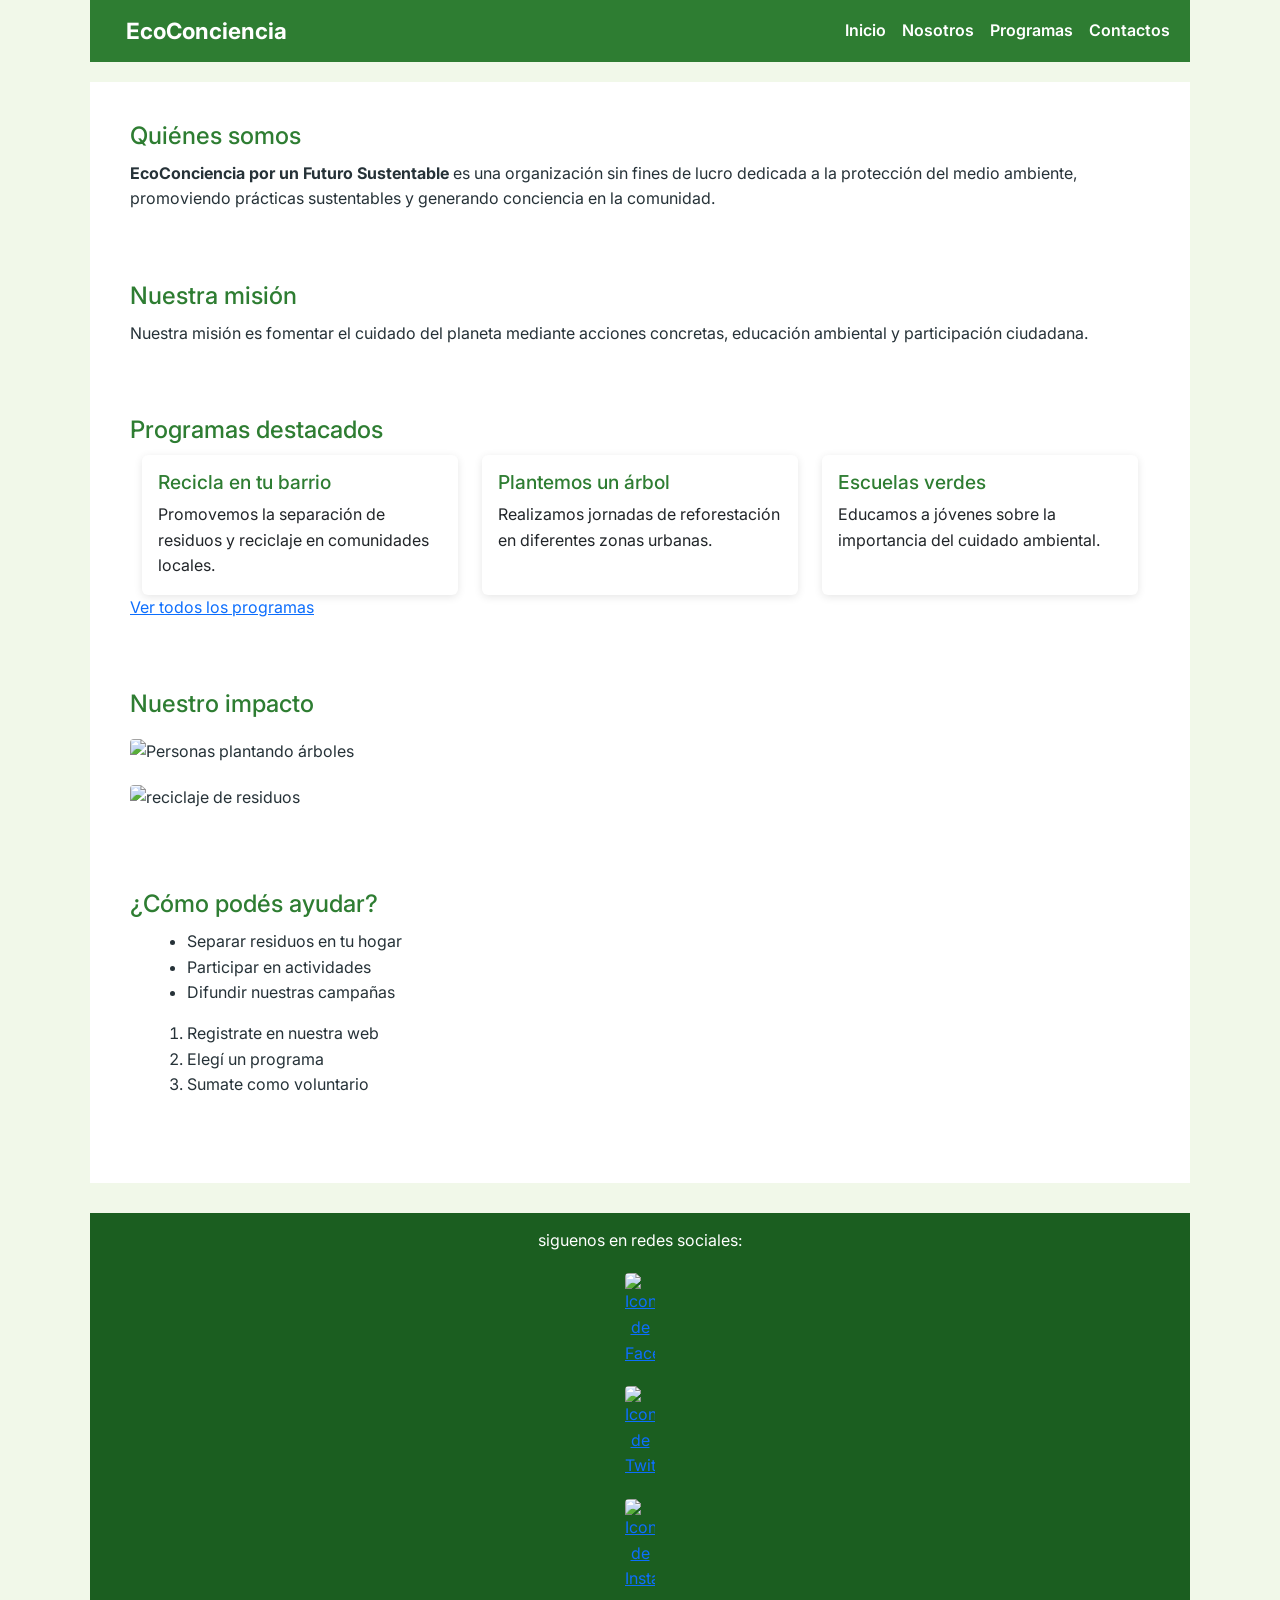
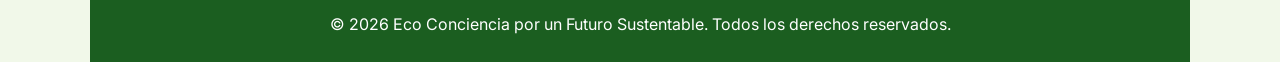
==== Index.html @ ae779986 "Agrego parte 3 integrante 1 y 2" ====
<!DOCTYPE html>
<html lang="es">
<head>
    <meta charset="UTF-8">
    <meta name="viewport" content="width=device-width, initial-scale=1.0">
    <link rel="preconnect" href="https://fonts.googleapis.com">
    <link rel="preconnect" href="https://fonts.gstatic.com" crossorigin>

    <link href="https://fonts.googleapis.com/css2?family=Inter:wght@400;600;700&display=swap" rel="stylesheet">
    <link href="https://cdn.jsdelivr.net/npm/bootstrap@5.3.3/dist/css/bootstrap.min.css" rel="stylesheet">
    <link rel="stylesheet" href="css/estilos.css">

    <title>EcoConciencia por un Futuro Sustentable</title>
</head>
<body>
    <header>
        <nav class="navbar navbar-expand-lg navbar-dark" aria-label="Navegación principal">
            <div class="container">
                <a class="navbar-brand" href="index.html">EcoConciencia</a>
                <button class="navbar-toggler" type="button" data-bs-toggle="collapse" data-bs-target="#menuPrincipal" aria-controls="menuPrincipal" aria-expanded="false" aria-label="Abrir menú">
                    <span class="navbar-toggler-icon"></span>
                </button>
                <div class="collapse navbar-collapse" id="menuPrincipal">
                    <ul class="navbar-nav ms-auto">
                        <li class="nav-item"><a class="nav-link" href="index.html">Inicio</a></li>
                        <li class="nav-item"><a class="nav-link" href="nosotros.html">Nosotros</a></li>
                        <li class="nav-item"><a class="nav-link" href="programas.html">Programas</a></li>
                        <li class="nav-item"><a class="nav-link" href="contactos.html">Contactos</a></li>
                    </ul>
                </div>
            </div>
        </nav>
    </header>


    <main>
        <section>
            <h2>Quiénes somos</h2>
            <p>
                <strong>EcoConciencia por un Futuro Sustentable </strong> es una organización sin fines de lucro dedicada a la protección del medio ambiente,
                 promoviendo prácticas sustentables y generando conciencia en la comunidad.
            </p>
        </section>

        <section>
            <h2>Nuestra misión</h2>
            <p>
                Nuestra misión es fomentar el cuidado del planeta mediante acciones concretas,
                educación ambiental y participación ciudadana.
            </p>
        </section>

        <section id="programas-destacados">
            <h2>Programas destacados</h2>

            <div class="container">
                <div class="row g-4">
                    <div class="col-12 col-md-6 col-lg-4">
                        <div class="card h-100">
                            <div class="card-body">
                                <h3 class="card-title">Recicla en tu barrio</h3>
                                <p class="card-text">Promovemos la separación de residuos y reciclaje en comunidades locales.</p>
                            </div>
                        </div>
                    </div>

                    <div class="col-12 col-md-6 col-lg-4">
                        <div class="card h-100">
                            <div class="card-body">
                                <h3 class="card-title">Plantemos un árbol</h3>
                                <p class="card-text">Realizamos jornadas de reforestación en diferentes zonas urbanas.</p>
                            </div>
                        </div>
                    </div>

                    <div class="col-12 col-md-6 col-lg-4">
                        <div class="card h-100">
                            <div class="card-body">
                                <h3 class="card-title">Escuelas verdes</h3>
                                <p class="card-text">Educamos a jóvenes sobre la importancia del cuidado ambiental.</p>
                            </div>
                        </div>
                    </div>
                </div>
            </div>

            <p><a href="programas.html">Ver todos los programas</a></p>
        </section>

        <section>
            <h2>Nuestro impacto</h2>
            <img src="https://plus.unsplash.com/premium_photo-1681140560906-4610ee700d1b?q=80&w=870&auto=format&fit=crop&ixlib=rb-4.1.0&ixid=M3wxMjA3fDB8MHxwaG90by1wYWdlfHx8fGVufDB8fHx8fA%3D%3D" alt="Personas plantando árboles">
            <img src="https://img.freepik.com/fotos-premium/grupo-personas-recogiendo-basura-playa-concepto-reciclaje_1015980-393744.jpg" alt="reciclaje de residuos">
        </section>

        <section>
            <h2>¿Cómo podés ayudar?</h2>

            <ul>
                <li>Separar residuos en tu hogar</li>
                <li>Participar en actividades</li>
                <li>Difundir nuestras campañas</li>
            </ul>

            <ol>
                <li>Registrate en nuestra web</li>
                <li>Elegí un programa</li>
                <li>Sumate como voluntario</li>
            </ol>
        </section>
        </main>

        <footer>
            <div>
                <p>siguenos en redes sociales:</p>
                <a href="#"><img src="https://cdn-icons-png.flaticon.com/512/733/733547.png" alt="Icono de Facebook" width="30"></a>
                <a href="#"><img src="https://cdn-icons-png.flaticon.com/512/733/733579.png" alt="Icono de Twitter" width="30"></a>
                <a href="#"><img src="https://cdn-icons-png.flaticon.com/512/733/733558.png" alt="Icono de Instagram" width="30"></a>
            </div>
            <div class="footer-section">
                <p>&copy; 2026 Eco Conciencia por un Futuro Sustentable. Todos los derechos reservados.</p>
            </div>
        </footer>

        <script src="https://cdn.jsdelivr.net/npm/bootstrap@5.3.3/dist/js/bootstrap.bundle.min.js"></script>
</body>
</html>
---- css/estilos.css ----
/* ========================= */
/* Variables CSS */
/* ========================= */

:root {
  --verde-principal: #2E7D32;
  --verde-oscuro: #1B5E20;
  --fondo: #F1F8E9;
  --blanco: #FFFFFF;
  --texto: #263238;
}
/* ========================= */
/* Reset */
/* ========================= */

*{ box-sizing: border-box; margin: 0; padding: 0;}


/* ========================= */
/* Body */
/* ========================= */

body {
  font-family: "Inter", Arial, sans-serif;
  background-color: var(--fondo);
  color: var(--texto);
  line-height: 1.6;
  max-width: 1100px;
  margin: 0 auto;
}

/* ========================= */
/* Header */
/* ========================= */

header {
  background-color: var(--verde-principal);
  color: var(--blanco);
  padding: 20px;
  text-align: center;
}

header h1 {
  color: var(--blanco);
  margin-bottom: 10px;
}

/* ========================= */
/* Navegacion */
/* ========================= */

nav {
  background-color: var(--verde-oscuro);
  padding: 10px;
  text-align: center;
}

nav a {
  color: var(--blanco);
  text-decoration: none;
  margin: 0 12px;
  font-weight: bold;
  padding: 8px 12px;
  border-radius: 6px;
}

nav a:hover {
  background-color: var(--verde-principal);
  color: var(--blanco);
  text-decoration: underline;
}

/* ========================= */
/* Contenido Principal */
/* ========================= */

main {
  max-width: 1100px;
  margin: 20px auto;
  background-color: var(--blanco);
  padding: 25px;
}

/* ========================= */
/* Secciones */
/* ========================= */

section {
  margin-bottom: 30px;
  padding: 15px;
}

/* ========================= */
/* Articles */
/* ========================= */

article {
  margin-bottom: 20px;
  padding: 10px;
  border-left: 3px solid var(--verde-principal);
}

/* ========================= */
/* Headings */
/* ========================= */

h1 {
  color: var(--verde-oscuro);
  font-size: 2rem;
  margin-bottom: 15px;
}

h2 {
  color: var(--verde-principal);
  font-size: 1.5rem;
  margin-bottom: 10px;
}

h3 {
  color: var(--texto);
  font-size: 1.2rem;
  margin-bottom: 8px;
}

/* ========================= */
/* Párrafos */
/* ========================= */

p {
  margin-bottom: 10px;
}

ul, ol {
  margin-left: 25px;
  margin-bottom: 15px;
}

img {
  display: block;
  max-width: 80%;
  height: auto;
  margin: 20px auto;
  border-radius: 8px;
}

/* ========================= */
/* Footer */
/* ========================= */

footer {
  background-color: var(--verde-oscuro);
  color: var(--blanco);
  text-align: center;
  padding: 15px;
  margin-top: 30px;
}
/* ============================================================
   INTEGRANTE 4 — Tabla, formulario e imágenes
   Cubre: table, form, inputs, textarea e img
   ============================================================ */


/* ----------------------------------------------------------
   Tabla
   ---------------------------------------------------------- */

table {
  width: 100%;
  border-collapse: collapse;
  margin-bottom: 1.5rem;
  font-size: 0.95rem;
}

thead {
  background-color: var(--color-primario);
  color: #ffffff;
}

thead th {
  padding: 0.75rem 1rem;
  text-align: left;
  font-weight: 600;
}

tbody tr:nth-child(even) {
  background-color: #eef3f6;
}

tbody td {
  padding: 0.65rem 1rem;
  border-bottom: 1px solid #dce3e8;
  color: var(--color-texto);
}

tbody tr:hover {
  background-color: #d9eaf0;
}

tfoot td {
  padding: 0.65rem 1rem;
  font-weight: 600;
  border-top: 2px solid var(--color-primario);
  color: var(--color-secundario);
}


/* ----------------------------------------------------------
   Formulario
   ---------------------------------------------------------- */

form {
  max-width: 600px;
  margin-bottom: 2rem;
}

.form-group {
  margin-bottom: 1.2rem;
}

label {
  display: block;
  margin-bottom: 0.35rem;
  font-weight: 600;
  color: var(--color-secundario);
}

input[type="text"],
input[type="email"],
input[type="tel"],
input[type="number"],
select,
textarea {
  width: 100%;
  padding: 0.6rem 0.85rem;
  border: 1px solid #b0bec5;
  border-radius: 4px;
  font-size: 1rem;
  font-family: inherit;
  color: var(--color-texto);
  background-color: #ffffff;
}

input[type="text"]:focus,
input[type="email"]:focus,
input[type="tel"]:focus,
input[type="number"]:focus,
select:focus,
textarea:focus {
  outline: none;
  border-color: var(--color-primario);
}

textarea {
  min-height: 130px;
  resize: vertical;
}

input[type="submit"],
button[type="submit"] {
  background-color: var(--color-acento);
  color: #ffffff;
  border: none;
  padding: 0.7rem 1.8rem;
  font-size: 1rem;
  font-family: inherit;
  font-weight: 600;
  border-radius: 4px;
  cursor: pointer;
}

input[type="submit"]:hover,
button[type="submit"]:hover {
  background-color: var(--color-secundario);
}


/* ----------------------------------------------------------
   Imágenes
   ---------------------------------------------------------- */

img {
  max-width: 100%;
  height: auto;
  display: block;
  border-radius: 4px;
}

.img-destacada {
  margin: 1rem auto;
  box-shadow: 0 2px 8px rgba(0, 0, 0, 0.12);
}

figure {
  margin: 1.5rem 0;
}

figcaption {
  font-size: 0.85rem;
  color: #607080;
  margin-top: 0.4rem;
  text-align: center;
  font-style: italic;
}

/* ========================= */
/* Bootstrap - personalizaciones */
/* ========================= */

header {
  padding: 0;
}

.navbar {
  background-color: var(--verde-principal);
}

.navbar .navbar-brand {
  color: var(--blanco);
  font-weight: 700;
  font-size: 1.4rem;
}

.navbar .nav-link {
  color: var(--blanco);
  font-weight: 600;
  margin: 0;
  padding: 8px 12px;
  border-radius: 6px;
}

.navbar .nav-link:hover {
  background-color: var(--verde-oscuro);
}

.card {
  border: none;
  box-shadow: 0 2px 8px rgba(0, 0, 0, 0.1);
  transition: transform 0.2s ease;
}

.card:hover {
  transform: translateY(-4px);
}

.card-title {
  color: var(--verde-principal);
}
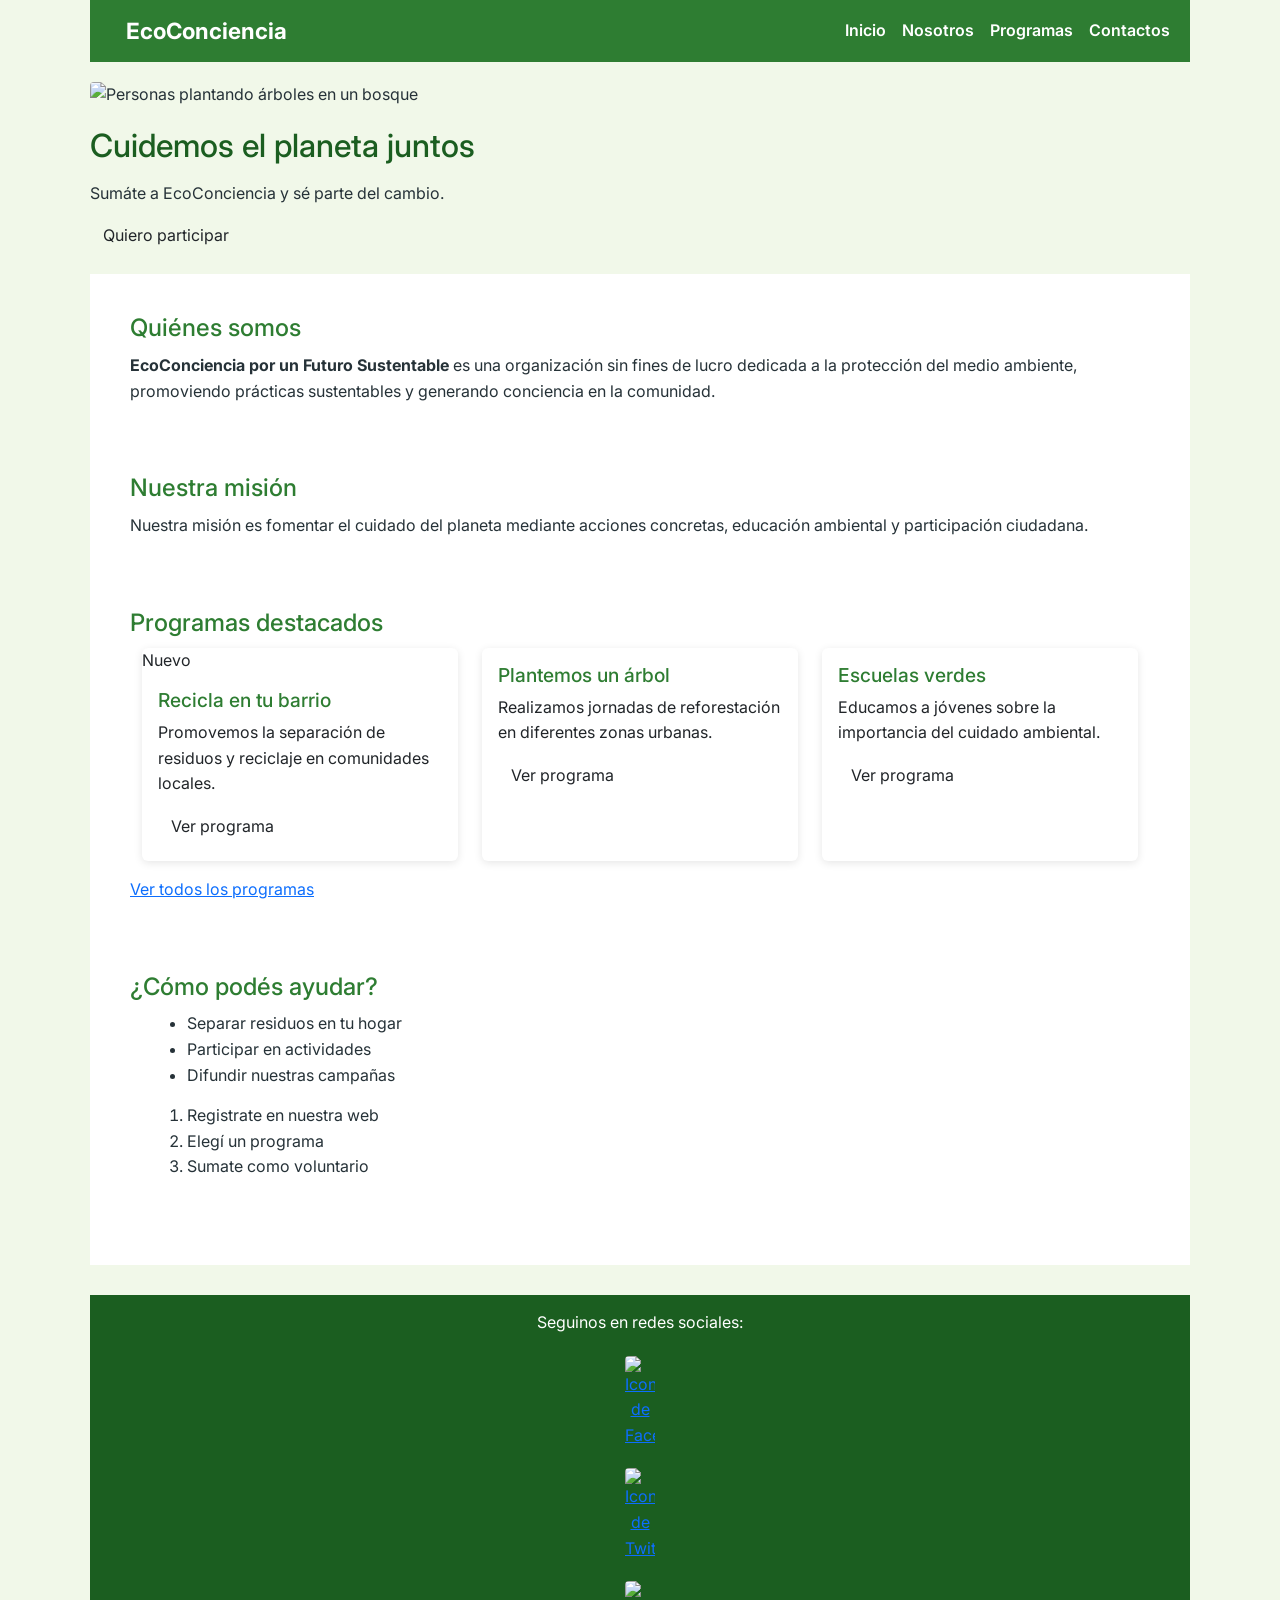
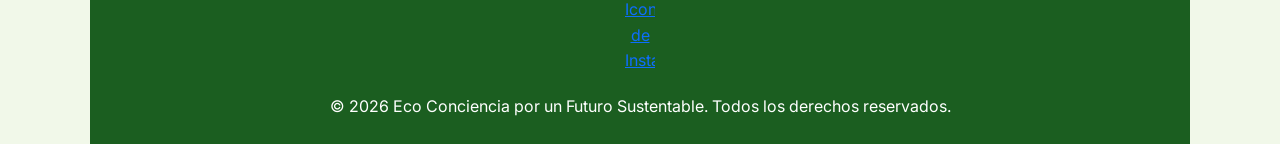
==== commit 3d36d238: "agrego hero banner con posicionamiento y badge en card Updated the HTML structure with a hero banner" ====
--- a/Index.html
+++ b/Index.html
@@ -7,12 +7,15 @@
     <link rel="preconnect" href="https://fonts.gstatic.com" crossorigin>
 
     <link href="https://fonts.googleapis.com/css2?family=Inter:wght@400;600;700&display=swap" rel="stylesheet">
+    <!-- Bootstrap CSS — antes del CSS propio -->
     <link href="https://cdn.jsdelivr.net/npm/bootstrap@5.3.3/dist/css/bootstrap.min.css" rel="stylesheet">
+    <!-- CSS propio del sitio -->
     <link rel="stylesheet" href="css/estilos.css">
 
     <title>EcoConciencia por un Futuro Sustentable</title>
 </head>
 <body>
+
     <header>
         <nav class="navbar navbar-expand-lg navbar-dark" aria-label="Navegación principal">
             <div class="container">
@@ -22,7 +25,7 @@
                 </button>
                 <div class="collapse navbar-collapse" id="menuPrincipal">
                     <ul class="navbar-nav ms-auto">
-                        <li class="nav-item"><a class="nav-link" href="index.html">Inicio</a></li>
+                        <li class="nav-item"><a class="nav-link" href="Index.html">Inicio</a></li>
                         <li class="nav-item"><a class="nav-link" href="nosotros.html">Nosotros</a></li>
                         <li class="nav-item"><a class="nav-link" href="programas.html">Programas</a></li>
                         <li class="nav-item"><a class="nav-link" href="contactos.html">Contactos</a></li>
@@ -32,13 +35,26 @@
         </nav>
     </header>
 
+    <!-- HERO BANNER: texto superpuesto con position:absolute dentro de position:relative -->
+    <div class="hero-banner">
+        <img
+            src="https://plus.unsplash.com/premium_photo-1681140560906-4610ee700d1b?q=80&w=870&auto=format&fit=crop"
+            alt="Personas plantando árboles en un bosque"
+            class="hero-img"
+        >
+        <div class="hero-texto">
+            <h1>Cuidemos el planeta juntos</h1>
+            <p>Sumáte a EcoConciencia y sé parte del cambio.</p>
+            <a href="contactos.html" class="btn btn-hero">Quiero participar</a>
+        </div>
+    </div>
 
     <main>
         <section>
             <h2>Quiénes somos</h2>
             <p>
-                <strong>EcoConciencia por un Futuro Sustentable </strong> es una organización sin fines de lucro dedicada a la protección del medio ambiente,
-                 promoviendo prácticas sustentables y generando conciencia en la comunidad.
+                <strong>EcoConciencia por un Futuro Sustentable</strong> es una organización sin fines de lucro dedicada a la protección del medio ambiente,
+                promoviendo prácticas sustentables y generando conciencia en la comunidad.
             </p>
         </section>
 
@@ -55,11 +71,14 @@
 
             <div class="container">
                 <div class="row g-4">
+                    <!-- Card con badge (segundo componente Bootstrap) usando position:absolute -->
                     <div class="col-12 col-md-6 col-lg-4">
-                        <div class="card h-100">
+                        <div class="card h-100 card-con-badge">
+                            <span class="badge-destacado">Nuevo</span>
                             <div class="card-body">
                                 <h3 class="card-title">Recicla en tu barrio</h3>
                                 <p class="card-text">Promovemos la separación de residuos y reciclaje en comunidades locales.</p>
+                                <a href="programas.html" class="btn btn-primary-ong">Ver programa</a>
                             </div>
                         </div>
                     </div>
@@ -69,6 +88,7 @@
                             <div class="card-body">
                                 <h3 class="card-title">Plantemos un árbol</h3>
                                 <p class="card-text">Realizamos jornadas de reforestación en diferentes zonas urbanas.</p>
+                                <a href="programas.html" class="btn btn-primary-ong">Ver programa</a>
                             </div>
                         </div>
                     </div>
@@ -78,51 +98,44 @@
                             <div class="card-body">
                                 <h3 class="card-title">Escuelas verdes</h3>
                                 <p class="card-text">Educamos a jóvenes sobre la importancia del cuidado ambiental.</p>
+                                <a href="programas.html" class="btn btn-primary-ong">Ver programa</a>
                             </div>
                         </div>
                     </div>
                 </div>
             </div>
 
-            <p><a href="programas.html">Ver todos los programas</a></p>
-        </section>
-
-        <section>
-            <h2>Nuestro impacto</h2>
-            <img src="https://plus.unsplash.com/premium_photo-1681140560906-4610ee700d1b?q=80&w=870&auto=format&fit=crop&ixlib=rb-4.1.0&ixid=M3wxMjA3fDB8MHxwaG90by1wYWdlfHx8fGVufDB8fHx8fA%3D%3D" alt="Personas plantando árboles">
-            <img src="https://img.freepik.com/fotos-premium/grupo-personas-recogiendo-basura-playa-concepto-reciclaje_1015980-393744.jpg" alt="reciclaje de residuos">
+            <p class="mt-3"><a href="programas.html">Ver todos los programas</a></p>
         </section>
 
         <section>
             <h2>¿Cómo podés ayudar?</h2>
-
             <ul>
                 <li>Separar residuos en tu hogar</li>
                 <li>Participar en actividades</li>
                 <li>Difundir nuestras campañas</li>
             </ul>
-
             <ol>
                 <li>Registrate en nuestra web</li>
                 <li>Elegí un programa</li>
                 <li>Sumate como voluntario</li>
             </ol>
         </section>
-        </main>
+    </main>
 
-        <footer>
-            <div>
-                <p>siguenos en redes sociales:</p>
-                <a href="#"><img src="https://cdn-icons-png.flaticon.com/512/733/733547.png" alt="Icono de Facebook" width="30"></a>
-                <a href="#"><img src="https://cdn-icons-png.flaticon.com/512/733/733579.png" alt="Icono de Twitter" width="30"></a>
-                <a href="#"><img src="https://cdn-icons-png.flaticon.com/512/733/733558.png" alt="Icono de Instagram" width="30"></a>
-            </div>
-            <div class="footer-section">
-                <p>&copy; 2026 Eco Conciencia por un Futuro Sustentable. Todos los derechos reservados.</p>
-            </div>
-        </footer>
+    <footer>
+        <div>
+            <p>Seguinos en redes sociales:</p>
+            <a href="#"><img src="https://cdn-icons-png.flaticon.com/512/733/733547.png" alt="Icono de Facebook" width="30"></a>
+            <a href="#"><img src="https://cdn-icons-png.flaticon.com/512/733/733579.png" alt="Icono de Twitter" width="30"></a>
+            <a href="#"><img src="https://cdn-icons-png.flaticon.com/512/733/733558.png" alt="Icono de Instagram" width="30"></a>
+        </div>
+        <div class="footer-section">
+            <p>&copy; 2026 Eco Conciencia por un Futuro Sustentable. Todos los derechos reservados.</p>
+        </div>
+    </footer>
 
-        <script src="https://cdn.jsdelivr.net/npm/bootstrap@5.3.3/dist/js/bootstrap.bundle.min.js"></script>
+    <!-- Bootstrap JS — antes del </body> -->
+    <script src="https://cdn.jsdelivr.net/npm/bootstrap@5.3.3/dist/js/bootstrap.bundle.min.js"></script>
 </body>
 </html>
-
--- a/css/estilos.css
+++ b/css/estilos.css
@@ -345,3 +345,25 @@
 .card-title {
   color: var(--verde-principal);
 }
+/* ========================= */
+/* Integrante 3 - Flexbox */
+/* ========================= */
+
+.footer-section {
+  display: flex;
+  flex-wrap: wrap;
+  justify-content: center;
+  gap: 20px;
+}
+
+.footer-section ul {
+  display: flex;
+  flex-wrap: wrap;
+  gap: 15px;
+  list-style: none;
+  padding: 0;
+}
+
+.footer-section li {
+  flex: 1 1 120px;
+}
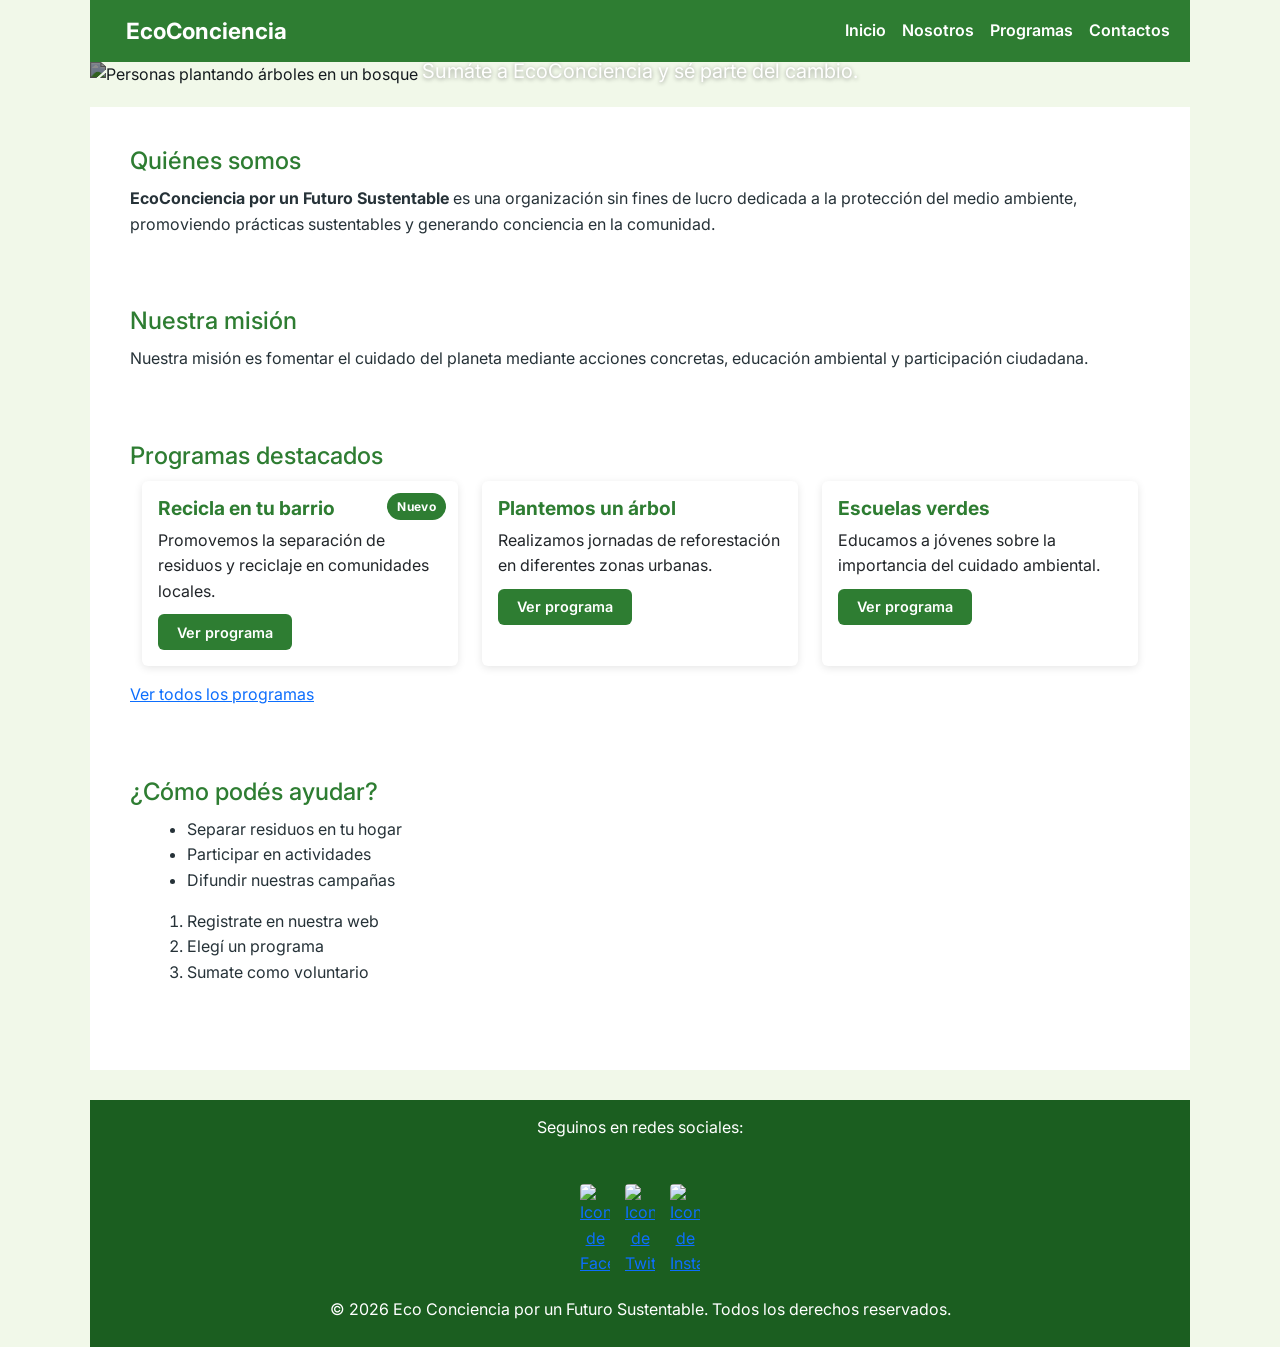
==== commit 90fcbb17: "arreglos" ====
--- a/Index.html
+++ b/Index.html
@@ -124,11 +124,11 @@
     </main>
 
     <footer>
-        <div>
+        <div class="redes-sociales">
             <p>Seguinos en redes sociales:</p>
-            <a href="#"><img src="https://cdn-icons-png.flaticon.com/512/733/733547.png" alt="Icono de Facebook" width="30"></a>
-            <a href="#"><img src="https://cdn-icons-png.flaticon.com/512/733/733579.png" alt="Icono de Twitter" width="30"></a>
-            <a href="#"><img src="https://cdn-icons-png.flaticon.com/512/733/733558.png" alt="Icono de Instagram" width="30"></a>
+            <a href="https://www.facebook.com" target="_blank" rel="noopener"><img src="https://cdn-icons-png.flaticon.com/512/733/733547.png" alt="Icono de Facebook" width="30"></a>
+            <a href="https://twitter.com" target="_blank" rel="noopener"><img src="https://cdn-icons-png.flaticon.com/512/733/733579.png" alt="Icono de Twitter" width="30"></a>
+            <a href="https://www.instagram.com" target="_blank" rel="noopener"><img src="https://cdn-icons-png.flaticon.com/512/733/733558.png" alt="Icono de Instagram" width="30"></a>
         </div>
         <div class="footer-section">
             <p>&copy; 2026 Eco Conciencia por un Futuro Sustentable. Todos los derechos reservados.</p>
--- a/css/estilos.css
+++ b/css/estilos.css
@@ -8,6 +8,9 @@
   --fondo: #F1F8E9;
   --blanco: #FFFFFF;
   --texto: #263238;
+  --color-primario: #2E7D32;
+  --color-secundario: #1B5E20;
+  --color-acento: #2E7D32;
 }
 /* ========================= */
 /* Reset */
@@ -367,3 +370,214 @@
 .footer-section li {
   flex: 1 1 120px;
 }
+
+.redes-sociales {
+  display: flex;
+  flex-wrap: wrap;
+  justify-content: center;
+  align-items: center;
+  gap: 15px;
+}
+
+.redes-sociales p {
+  flex-basis: 100%;
+  margin: 0 0 8px;
+}
+
+
+/* ============================================================
+   INTEGRANTE 4 — Posicionamiento y personalización Bootstrap
+   Cubre:
+     · Hero banner con position:relative / position:absolute
+     · Badge sobre card con position:absolute
+     · Navbar sticky con position:sticky
+     · Botón personalizado sobre Bootstrap
+     · Hover y transiciones sobre componentes Bootstrap
+   ============================================================ */
+
+
+/* ----------------------------------------------------------
+   Posicionamiento — Hero banner
+   El contenedor es relative; el texto queda absolute encima
+   ---------------------------------------------------------- */
+
+.hero-banner {
+  position: relative;           /* ancla al texto superpuesto */
+  width: 100%;
+  max-height: 420px;
+  overflow: hidden;
+}
+
+.hero-img {
+  width: 100%;
+  max-height: 420px;
+  object-fit: cover;
+  display: block;
+  border-radius: 0;
+  margin: 0;
+  /* oscurece la imagen para que el texto sea legible */
+  filter: brightness(0.55);
+}
+
+.hero-texto {
+  position: absolute;           /* se superpone sobre .hero-img */
+  top: 50%;
+  left: 50%;
+  transform: translate(-50%, -50%);
+  text-align: center;
+  color: var(--blanco);
+  width: 90%;
+}
+
+.hero-texto h1 {
+  color: var(--blanco);
+  font-size: clamp(1.5rem, 4vw, 2.6rem);
+  font-weight: 700;
+  margin-bottom: 0.5rem;
+  text-shadow: 0 2px 6px rgba(0, 0, 0, 0.4);
+}
+
+.hero-texto p {
+  font-size: clamp(1rem, 2.5vw, 1.25rem);
+  margin-bottom: 1.2rem;
+  text-shadow: 0 1px 4px rgba(0, 0, 0, 0.4);
+}
+
+
+/* ----------------------------------------------------------
+   Posicionamiento — Badge sobre card
+   Usa position:absolute dentro de .card-con-badge (relative)
+   ---------------------------------------------------------- */
+
+.card-con-badge {
+  position: relative;           /* ancla el badge */
+}
+
+.badge-destacado {
+  position: absolute;           /* flota sobre la esquina de la card */
+  top: 12px;
+  right: 12px;
+  background-color: var(--verde-principal);
+  color: var(--blanco);
+  font-size: 0.75rem;
+  font-weight: 700;
+  padding: 4px 10px;
+  border-radius: 20px;
+  letter-spacing: 0.03em;
+  z-index: 1;
+}
+
+
+/* ----------------------------------------------------------
+   Posicionamiento — Navbar sticky
+   Se queda visible en la parte superior al hacer scroll
+   ---------------------------------------------------------- */
+
+header {
+  position: sticky;
+  top: 0;
+  z-index: 100;
+}
+
+
+/* ----------------------------------------------------------
+   Bootstrap - personalización de botones
+   Botón principal con colores de la ONG
+   ---------------------------------------------------------- */
+
+.btn-hero {
+  background-color: var(--verde-principal);
+  color: var(--blanco);
+  border: 2px solid var(--blanco);
+  padding: 0.6rem 1.8rem;
+  font-weight: 700;
+  border-radius: 6px;
+  text-decoration: none;
+  display: inline-block;
+  transition: background-color 0.25s ease, color 0.25s ease, transform 0.2s ease;
+}
+
+.btn-hero:hover {
+  background-color: var(--blanco);
+  color: var(--verde-oscuro);
+  transform: translateY(-2px);
+}
+
+.btn-primary-ong {
+  background-color: var(--verde-principal);
+  color: var(--blanco);
+  border: none;
+  padding: 0.45rem 1.2rem;
+  font-weight: 600;
+  border-radius: 6px;
+  text-decoration: none;
+  display: inline-block;
+  font-size: 0.9rem;
+  transition: background-color 0.25s ease, transform 0.2s ease;
+}
+
+.btn-primary-ong:hover {
+  background-color: var(--verde-oscuro);
+  color: var(--blanco);
+  transform: translateY(-2px);
+}
+
+
+/* ----------------------------------------------------------
+   Bootstrap - personalización de cards
+   Mejora los hover y colores usando variables de la ONG
+   ---------------------------------------------------------- */
+
+.card {
+  border: none;
+  box-shadow: 0 2px 8px rgba(0, 0, 0, 0.1);
+  transition: transform 0.25s ease, box-shadow 0.25s ease;
+}
+
+.card:hover {
+  transform: translateY(-6px);
+  box-shadow: 0 8px 20px rgba(46, 125, 50, 0.2);
+}
+
+.card-title {
+  color: var(--verde-principal);
+  font-weight: 700;
+}
+
+
+/* ----------------------------------------------------------
+   Bootstrap - personalización de la navbar
+   Fuerza los colores de la ONG sobre los estilos de Bootstrap
+   ---------------------------------------------------------- */
+
+.navbar {
+  background-color: var(--verde-principal) !important;
+}
+
+.navbar .navbar-brand {
+  color: var(--blanco);
+  font-weight: 700;
+  font-size: 1.4rem;
+  transition: color 0.2s ease;
+}
+
+.navbar .navbar-brand:hover {
+  color: #c8e6c9;
+}
+
+.navbar .nav-link {
+  color: var(--blanco) !important;
+  font-weight: 600;
+  padding: 8px 12px;
+  border-radius: 6px;
+  transition: background-color 0.2s ease;
+}
+
+.navbar .nav-link:hover,
+.navbar .nav-link.active {
+  background-color: var(--verde-oscuro);
+}
+
+.navbar-toggler {
+  border-color: rgba(255, 255, 255, 0.6);
+}
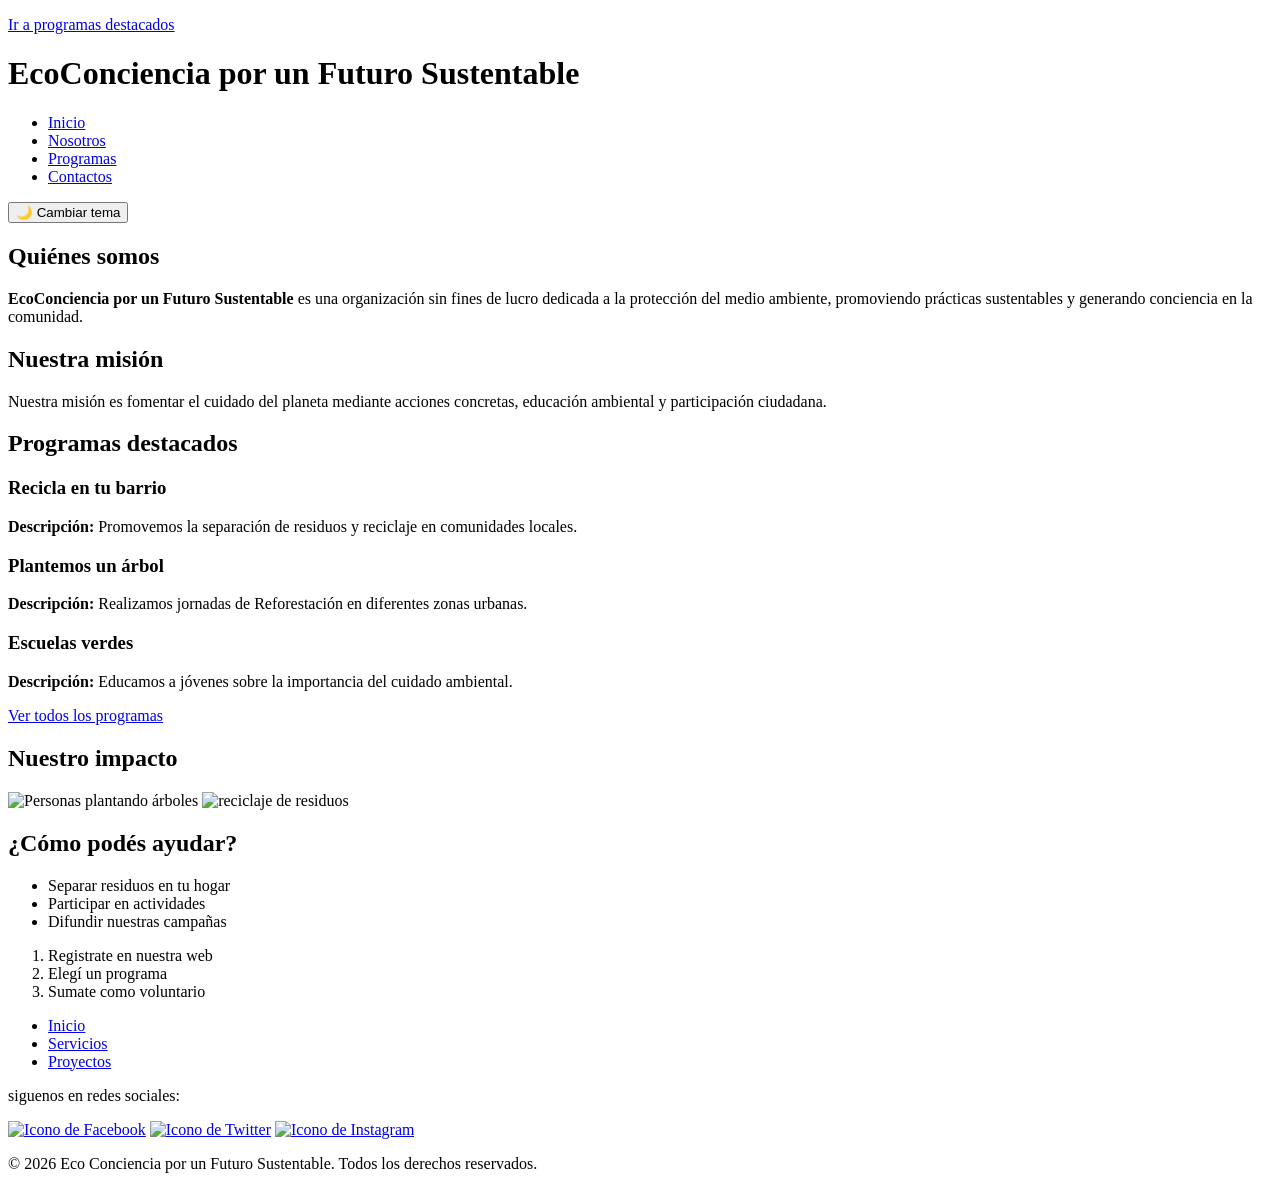
==== commit fc4d7902: "feat: agregar botón de cambio de tema y vincular tema.js" ====
--- a/Index.html
+++ b/Index.html
@@ -2,59 +2,34 @@
 <html lang="es">
 <head>
     <meta charset="UTF-8">
-    <meta name="viewport" content="width=device-width, initial-scale=1.0">
-    <link rel="preconnect" href="https://fonts.googleapis.com">
-    <link rel="preconnect" href="https://fonts.gstatic.com" crossorigin>
-
-    <link href="https://fonts.googleapis.com/css2?family=Inter:wght@400;600;700&display=swap" rel="stylesheet">
-    <!-- Bootstrap CSS — antes del CSS propio -->
-    <link href="https://cdn.jsdelivr.net/npm/bootstrap@5.3.3/dist/css/bootstrap.min.css" rel="stylesheet">
-    <!-- CSS propio del sitio -->
-    <link rel="stylesheet" href="css/estilos.css">
+    <meta name="viewport" content="width=device-width, initial-scale=1.0">   
 
     <title>EcoConciencia por un Futuro Sustentable</title>
 </head>
 <body>
-
     <header>
-        <nav class="navbar navbar-expand-lg navbar-dark" aria-label="Navegación principal">
-            <div class="container">
-                <a class="navbar-brand" href="index.html">EcoConciencia</a>
-                <button class="navbar-toggler" type="button" data-bs-toggle="collapse" data-bs-target="#menuPrincipal" aria-controls="menuPrincipal" aria-expanded="false" aria-label="Abrir menú">
-                    <span class="navbar-toggler-icon"></span>
-                </button>
-                <div class="collapse navbar-collapse" id="menuPrincipal">
-                    <ul class="navbar-nav ms-auto">
-                        <li class="nav-item"><a class="nav-link" href="Index.html">Inicio</a></li>
-                        <li class="nav-item"><a class="nav-link" href="nosotros.html">Nosotros</a></li>
-                        <li class="nav-item"><a class="nav-link" href="programas.html">Programas</a></li>
-                        <li class="nav-item"><a class="nav-link" href="contactos.html">Contactos</a></li>
-                    </ul>
-                </div>
-            </div>
+        <p><a href="#programas-destacados">Ir a programas destacados</a></p>
+        <h1>EcoConciencia por un Futuro Sustentable</h1>
+        <nav aria-label="Navegación principal">
+            <ul>
+                <li><a href="index.html">Inicio</a></li>
+                <li><a href="nosotros.html">Nosotros</a></li>
+                <li><a href="programas.html">Programas</a></li>
+                <li><a href="contactos.html">Contactos</a></li>
+            </ul>
         </nav>
+        <button id="btnTema" class="btn btn-outline-success">
+    🌙 Cambiar tema
+</button>
     </header>
 
-    <!-- HERO BANNER: texto superpuesto con position:absolute dentro de position:relative -->
-    <div class="hero-banner">
-        <img
-            src="https://plus.unsplash.com/premium_photo-1681140560906-4610ee700d1b?q=80&w=870&auto=format&fit=crop"
-            alt="Personas plantando árboles en un bosque"
-            class="hero-img"
-        >
-        <div class="hero-texto">
-            <h1>Cuidemos el planeta juntos</h1>
-            <p>Sumáte a EcoConciencia y sé parte del cambio.</p>
-            <a href="contactos.html" class="btn btn-hero">Quiero participar</a>
-        </div>
-    </div>
 
     <main>
         <section>
             <h2>Quiénes somos</h2>
             <p>
-                <strong>EcoConciencia por un Futuro Sustentable</strong> es una organización sin fines de lucro dedicada a la protección del medio ambiente,
-                promoviendo prácticas sustentables y generando conciencia en la comunidad.
+                <strong>EcoConciencia por un Futuro Sustentable </strong> es una organización sin fines de lucro dedicada a la protección del medio ambiente,
+                 promoviendo prácticas sustentables y generando conciencia en la comunidad.
             </p>
         </section>
 
@@ -69,73 +44,66 @@
         <section id="programas-destacados">
             <h2>Programas destacados</h2>
 
-            <div class="container">
-                <div class="row g-4">
-                    <!-- Card con badge (segundo componente Bootstrap) usando position:absolute -->
-                    <div class="col-12 col-md-6 col-lg-4">
-                        <div class="card h-100 card-con-badge">
-                            <span class="badge-destacado">Nuevo</span>
-                            <div class="card-body">
-                                <h3 class="card-title">Recicla en tu barrio</h3>
-                                <p class="card-text">Promovemos la separación de residuos y reciclaje en comunidades locales.</p>
-                                <a href="programas.html" class="btn btn-primary-ong">Ver programa</a>
-                            </div>
-                        </div>
-                    </div>
+            <article>
+                <h3>Recicla en tu barrio</h3>
+                <p><strong>Descripción:</strong> Promovemos la separación de residuos y reciclaje en comunidades locales.</p>
+            </article>
 
-                    <div class="col-12 col-md-6 col-lg-4">
-                        <div class="card h-100">
-                            <div class="card-body">
-                                <h3 class="card-title">Plantemos un árbol</h3>
-                                <p class="card-text">Realizamos jornadas de reforestación en diferentes zonas urbanas.</p>
-                                <a href="programas.html" class="btn btn-primary-ong">Ver programa</a>
-                            </div>
-                        </div>
-                    </div>
+            <article>
+                <h3>Plantemos un árbol</h3>
+                <p><strong>Descripción:</strong> Realizamos jornadas de Reforestación en diferentes zonas urbanas.</p>
+            </article>
 
-                    <div class="col-12 col-md-6 col-lg-4">
-                        <div class="card h-100">
-                            <div class="card-body">
-                                <h3 class="card-title">Escuelas verdes</h3>
-                                <p class="card-text">Educamos a jóvenes sobre la importancia del cuidado ambiental.</p>
-                                <a href="programas.html" class="btn btn-primary-ong">Ver programa</a>
-                            </div>
-                        </div>
-                    </div>
-                </div>
-            </div>
+            <article>
+                <h3>Escuelas verdes</h3>
+                <p><strong>Descripción:</strong> Educamos a jóvenes sobre la importancia del cuidado ambiental.</p>
+            </article>
 
-            <p class="mt-3"><a href="programas.html">Ver todos los programas</a></p>
+            <p><a href="programas.html">Ver todos los programas</a></p>
+        </section>
+
+        <section>
+            <h2>Nuestro impacto</h2>
+            <img src="https://plus.unsplash.com/premium_photo-1681140560906-4610ee700d1b?q=80&w=870&auto=format&fit=crop&ixlib=rb-4.1.0&ixid=M3wxMjA3fDB8MHxwaG90by1wYWdlfHx8fGVufDB8fHx8fA%3D%3D" alt="Personas plantando árboles">
+            <img src="https://img.freepik.com/fotos-premium/grupo-personas-recogiendo-basura-playa-concepto-reciclaje_1015980-393744.jpg" alt="reciclaje de residuos">
         </section>
 
         <section>
             <h2>¿Cómo podés ayudar?</h2>
+
             <ul>
                 <li>Separar residuos en tu hogar</li>
                 <li>Participar en actividades</li>
                 <li>Difundir nuestras campañas</li>
             </ul>
+
             <ol>
                 <li>Registrate en nuestra web</li>
                 <li>Elegí un programa</li>
                 <li>Sumate como voluntario</li>
             </ol>
         </section>
-    </main>
+        </main>
 
-    <footer>
-        <div class="redes-sociales">
-            <p>Seguinos en redes sociales:</p>
-            <a href="https://www.facebook.com" target="_blank" rel="noopener"><img src="https://cdn-icons-png.flaticon.com/512/733/733547.png" alt="Icono de Facebook" width="30"></a>
-            <a href="https://twitter.com" target="_blank" rel="noopener"><img src="https://cdn-icons-png.flaticon.com/512/733/733579.png" alt="Icono de Twitter" width="30"></a>
-            <a href="https://www.instagram.com" target="_blank" rel="noopener"><img src="https://cdn-icons-png.flaticon.com/512/733/733558.png" alt="Icono de Instagram" width="30"></a>
-        </div>
-        <div class="footer-section">
-            <p>&copy; 2026 Eco Conciencia por un Futuro Sustentable. Todos los derechos reservados.</p>
-        </div>
-    </footer>
-
-    <!-- Bootstrap JS — antes del </body> -->
-    <script src="https://cdn.jsdelivr.net/npm/bootstrap@5.3.3/dist/js/bootstrap.bundle.min.js"></script>
+        <footer>
+            <div class="footer-section">
+                <ul>
+                    <li><a href="#">Inicio</a></li>
+                    <li><a href="#">Servicios</a></li>
+                    <li><a href="#">Proyectos</a></li>
+                </ul>
+            </div>
+            <div>
+                <p>siguenos en redes sociales:</p>
+                <a href="#"><img src="https://cdn-icons-png.flaticon.com/512/733/733547.png" alt="Icono de Facebook" width="30"></a>
+                <a href="#"><img src="https://cdn-icons-png.flaticon.com/512/733/733579.png" alt="Icono de Twitter" width="30"></a>
+                <a href="#"><img src="https://cdn-icons-png.flaticon.com/512/733/733558.png" alt="Icono de Instagram" width="30"></a>
+            </div>
+            <div class="footer-section">
+                <p>&copy; 2026 Eco Conciencia por un Futuro Sustentable. Todos los derechos reservados.</p>
+            </div>
+       </footer>
+       <script src="js/tema.js"></script>
 </body>
 </html>
+
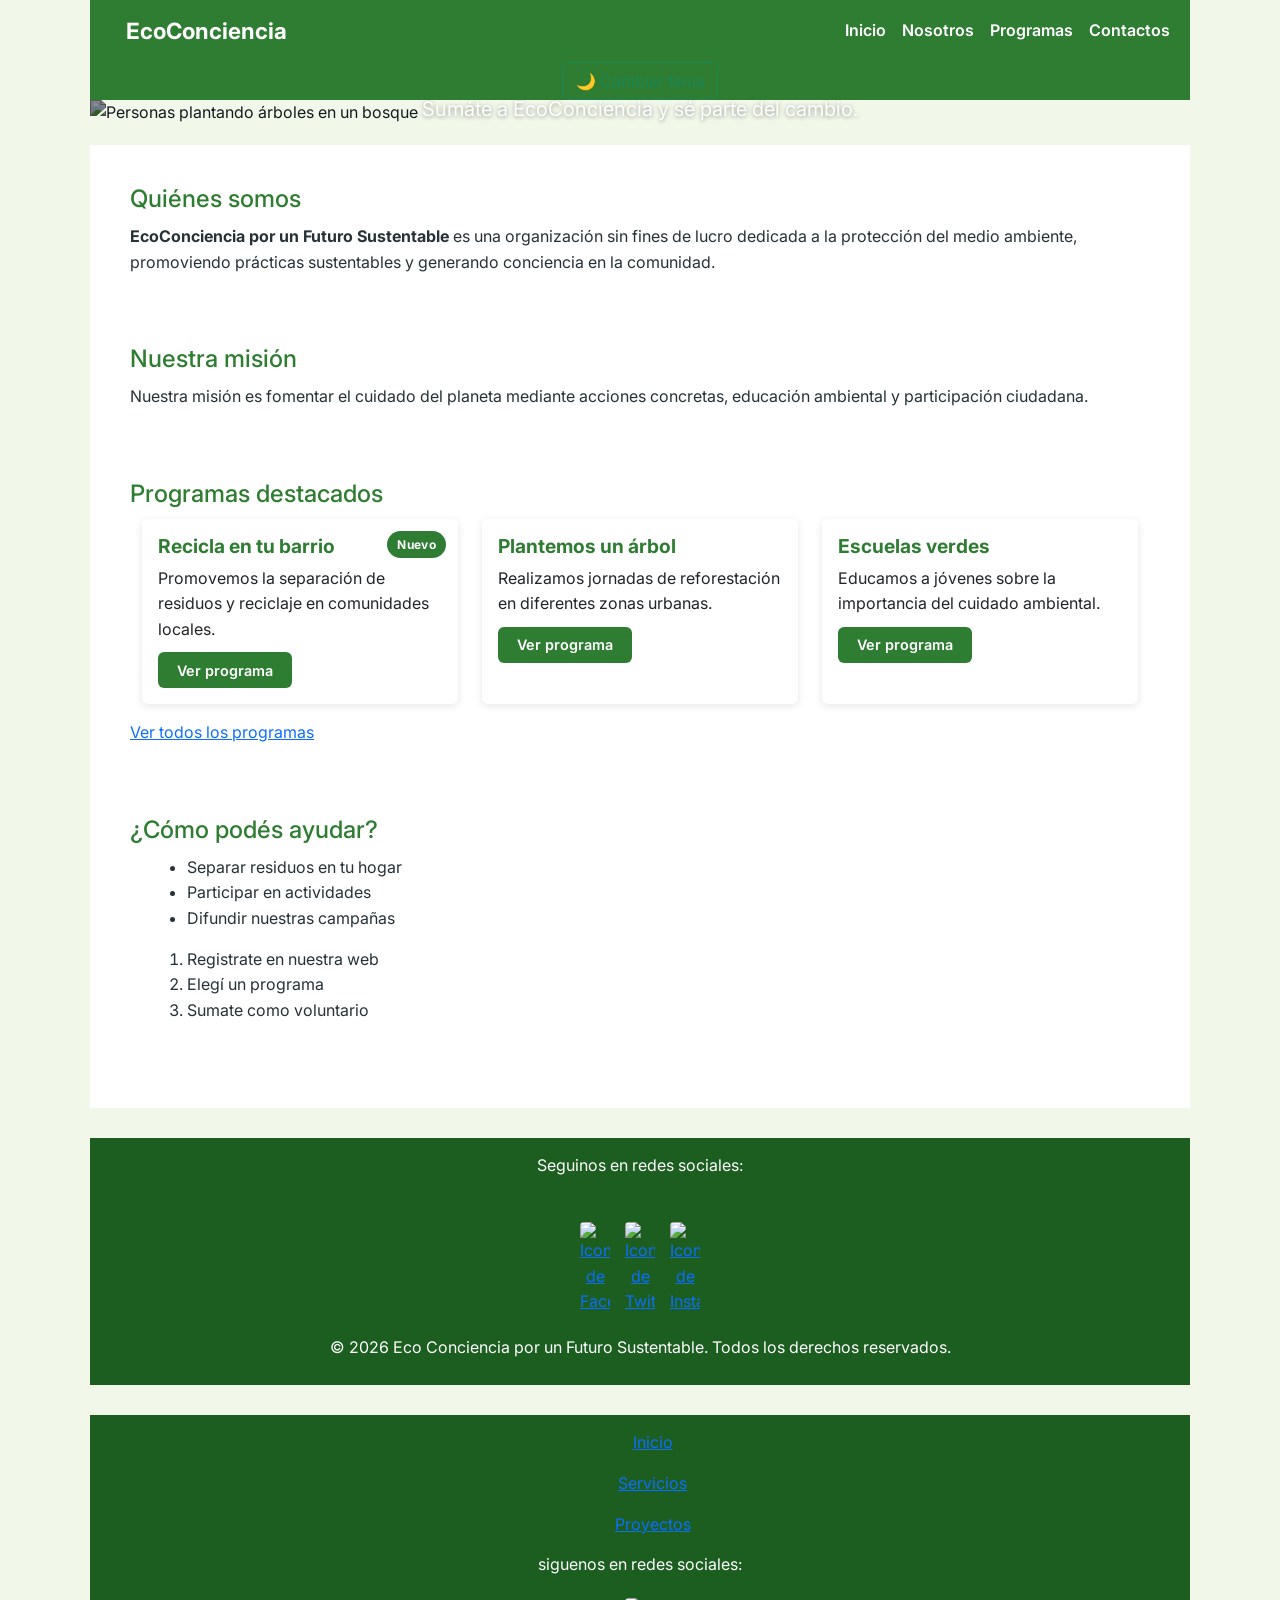
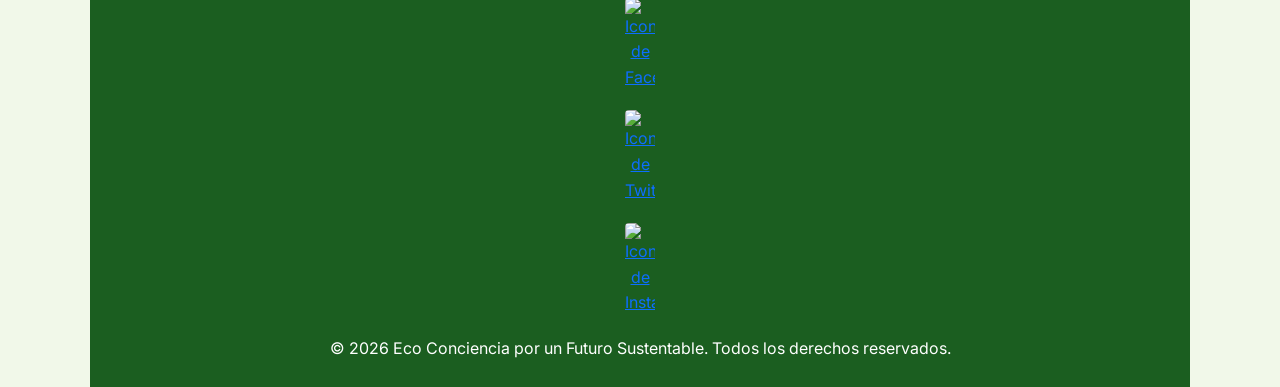
==== commit ba655709: "Conflictos solucionados" ====
--- a/Index.html
+++ b/Index.html
@@ -2,34 +2,59 @@
 <html lang="es">
 <head>
     <meta charset="UTF-8">
-    <meta name="viewport" content="width=device-width, initial-scale=1.0">   
+    <meta name="viewport" content="width=device-width, initial-scale=1.0">
+    <link rel="preconnect" href="https://fonts.googleapis.com">
+    <link rel="preconnect" href="https://fonts.gstatic.com" crossorigin>
+
+    <link href="https://fonts.googleapis.com/css2?family=Inter:wght@400;600;700&display=swap" rel="stylesheet">
+    <link href="https://cdn.jsdelivr.net/npm/bootstrap@5.3.3/dist/css/bootstrap.min.css" rel="stylesheet">
+    <link rel="stylesheet" href="css/estilos.css">
 
     <title>EcoConciencia por un Futuro Sustentable</title>
 </head>
 <body>
+
     <header>
-        <p><a href="#programas-destacados">Ir a programas destacados</a></p>
-        <h1>EcoConciencia por un Futuro Sustentable</h1>
-        <nav aria-label="Navegación principal">
-            <ul>
-                <li><a href="index.html">Inicio</a></li>
-                <li><a href="nosotros.html">Nosotros</a></li>
-                <li><a href="programas.html">Programas</a></li>
-                <li><a href="contactos.html">Contactos</a></li>
-            </ul>
+        <nav class="navbar navbar-expand-lg navbar-dark" aria-label="Navegación principal">
+            <div class="container">
+                <a class="navbar-brand" href="index.html">EcoConciencia</a>
+                <button class="navbar-toggler" type="button" data-bs-toggle="collapse" data-bs-target="#menuPrincipal" aria-controls="menuPrincipal" aria-expanded="false" aria-label="Abrir menú">
+                    <span class="navbar-toggler-icon"></span>
+                </button>
+                <div class="collapse navbar-collapse" id="menuPrincipal">
+                    <ul class="navbar-nav ms-auto">
+                        <li class="nav-item"><a class="nav-link" href="Index.html">Inicio</a></li>
+                        <li class="nav-item"><a class="nav-link" href="nosotros.html">Nosotros</a></li>
+                        <li class="nav-item"><a class="nav-link" href="programas.html">Programas</a></li>
+                        <li class="nav-item"><a class="nav-link" href="contactos.html">Contactos</a></li>
+                    </ul>
+                </div>
+            </div>
         </nav>
         <button id="btnTema" class="btn btn-outline-success">
     🌙 Cambiar tema
 </button>
     </header>
 
+    <div class="hero-banner">
+        <img
+            src="https://plus.unsplash.com/premium_photo-1681140560906-4610ee700d1b?q=80&w=870&auto=format&fit=crop"
+            alt="Personas plantando árboles en un bosque"
+            class="hero-img"
+        >
+        <div class="hero-texto">
+            <h1>Cuidemos el planeta juntos</h1>
+            <p>Sumáte a EcoConciencia y sé parte del cambio.</p>
+            <a href="contactos.html" class="btn btn-hero">Quiero participar</a>
+        </div>
+    </div>
 
     <main>
         <section>
             <h2>Quiénes somos</h2>
             <p>
-                <strong>EcoConciencia por un Futuro Sustentable </strong> es una organización sin fines de lucro dedicada a la protección del medio ambiente,
-                 promoviendo prácticas sustentables y generando conciencia en la comunidad.
+                <strong>EcoConciencia por un Futuro Sustentable</strong> es una organización sin fines de lucro dedicada a la protección del medio ambiente,
+                promoviendo prácticas sustentables y generando conciencia en la comunidad.
             </p>
         </section>
 
@@ -44,46 +69,72 @@
         <section id="programas-destacados">
             <h2>Programas destacados</h2>
 
-            <article>
-                <h3>Recicla en tu barrio</h3>
-                <p><strong>Descripción:</strong> Promovemos la separación de residuos y reciclaje en comunidades locales.</p>
-            </article>
+            <div class="container">
+                <div class="row g-4">
+                    <div class="col-12 col-md-6 col-lg-4">
+                        <div class="card h-100 card-con-badge">
+                            <span class="badge-destacado">Nuevo</span>
+                            <div class="card-body">
+                                <h3 class="card-title">Recicla en tu barrio</h3>
+                                <p class="card-text">Promovemos la separación de residuos y reciclaje en comunidades locales.</p>
+                                <a href="programas.html" class="btn btn-primary-ong">Ver programa</a>
+                            </div>
+                        </div>
+                    </div>
 
-            <article>
-                <h3>Plantemos un árbol</h3>
-                <p><strong>Descripción:</strong> Realizamos jornadas de Reforestación en diferentes zonas urbanas.</p>
-            </article>
+                    <div class="col-12 col-md-6 col-lg-4">
+                        <div class="card h-100">
+                            <div class="card-body">
+                                <h3 class="card-title">Plantemos un árbol</h3>
+                                <p class="card-text">Realizamos jornadas de reforestación en diferentes zonas urbanas.</p>
+                                <a href="programas.html" class="btn btn-primary-ong">Ver programa</a>
+                            </div>
+                        </div>
+                    </div>
 
-            <article>
-                <h3>Escuelas verdes</h3>
-                <p><strong>Descripción:</strong> Educamos a jóvenes sobre la importancia del cuidado ambiental.</p>
-            </article>
+                    <div class="col-12 col-md-6 col-lg-4">
+                        <div class="card h-100">
+                            <div class="card-body">
+                                <h3 class="card-title">Escuelas verdes</h3>
+                                <p class="card-text">Educamos a jóvenes sobre la importancia del cuidado ambiental.</p>
+                                <a href="programas.html" class="btn btn-primary-ong">Ver programa</a>
+                            </div>
+                        </div>
+                    </div>
+                </div>
+            </div>
 
-            <p><a href="programas.html">Ver todos los programas</a></p>
-        </section>
-
-        <section>
-            <h2>Nuestro impacto</h2>
-            <img src="https://plus.unsplash.com/premium_photo-1681140560906-4610ee700d1b?q=80&w=870&auto=format&fit=crop&ixlib=rb-4.1.0&ixid=M3wxMjA3fDB8MHxwaG90by1wYWdlfHx8fGVufDB8fHx8fA%3D%3D" alt="Personas plantando árboles">
-            <img src="https://img.freepik.com/fotos-premium/grupo-personas-recogiendo-basura-playa-concepto-reciclaje_1015980-393744.jpg" alt="reciclaje de residuos">
+            <p class="mt-3"><a href="programas.html">Ver todos los programas</a></p>
         </section>
 
         <section>
             <h2>¿Cómo podés ayudar?</h2>
-
             <ul>
                 <li>Separar residuos en tu hogar</li>
                 <li>Participar en actividades</li>
                 <li>Difundir nuestras campañas</li>
             </ul>
-
             <ol>
                 <li>Registrate en nuestra web</li>
                 <li>Elegí un programa</li>
                 <li>Sumate como voluntario</li>
             </ol>
         </section>
-        </main>
+    </main>
+
+    <footer>
+        <div class="redes-sociales">
+            <p>Seguinos en redes sociales:</p>
+            <a href="https://www.facebook.com" target="_blank" rel="noopener"><img src="https://cdn-icons-png.flaticon.com/512/733/733547.png" alt="Icono de Facebook" width="30"></a>
+            <a href="https://twitter.com" target="_blank" rel="noopener"><img src="https://cdn-icons-png.flaticon.com/512/733/733579.png" alt="Icono de Twitter" width="30"></a>
+            <a href="https://www.instagram.com" target="_blank" rel="noopener"><img src="https://cdn-icons-png.flaticon.com/512/733/733558.png" alt="Icono de Instagram" width="30"></a>
+        </div>
+        <div class="footer-section">
+            <p>&copy; 2026 Eco Conciencia por un Futuro Sustentable. Todos los derechos reservados.</p>
+        </div>
+    </footer>
+
+    <script src="https://cdn.jsdelivr.net/npm/bootstrap@5.3.3/dist/js/bootstrap.bundle.min.js"></script>
 
         <footer>
             <div class="footer-section">
@@ -105,5 +156,5 @@
        </footer>
        <script src="js/tema.js"></script>
 </body>
+
 </html>
-
--- a/css/estilos.css
+++ b/css/estilos.css
@@ -0,0 +1,602 @@
+/* ========================= */
+/* Variables CSS */
+/* ========================= */
+
+:root {
+  --verde-principal: #2E7D32;
+  --verde-oscuro: #1B5E20;
+  --fondo: #F1F8E9;
+  --blanco: #FFFFFF;
+  --texto: #263238;
+  --color-primario: #2E7D32;
+  --color-secundario: #1B5E20;
+  --color-acento: #2E7D32;
+}
+/* ========================= */
+/* Reset */
+/* ========================= */
+
+*{ box-sizing: border-box; margin: 0; padding: 0;}
+
+
+/* ========================= */
+/* Body */
+/* ========================= */
+
+body {
+  font-family: "Inter", Arial, sans-serif;
+  background-color: var(--fondo);
+  color: var(--texto);
+  line-height: 1.6;
+  max-width: 1100px;
+  margin: 0 auto;
+}
+
+/* ========================= */
+/* Header */
+/* ========================= */
+
+header {
+  background-color: var(--verde-principal);
+  color: var(--blanco);
+  padding: 20px;
+  text-align: center;
+}
+
+header h1 {
+  color: var(--blanco);
+  margin-bottom: 10px;
+}
+
+/* ========================= */
+/* Navegacion */
+/* ========================= */
+
+nav {
+  background-color: var(--verde-oscuro);
+  padding: 10px;
+  text-align: center;
+}
+
+nav a {
+  color: var(--blanco);
+  text-decoration: none;
+  margin: 0 12px;
+  font-weight: bold;
+  padding: 8px 12px;
+  border-radius: 6px;
+}
+
+nav a:hover {
+  background-color: var(--verde-principal);
+  color: var(--blanco);
+  text-decoration: underline;
+}
+
+/* ========================= */
+/* Contenido Principal */
+/* ========================= */
+
+main {
+  max-width: 1100px;
+  margin: 20px auto;
+  background-color: var(--blanco);
+  padding: 25px;
+}
+
+/* ========================= */
+/* Secciones */
+/* ========================= */
+
+section {
+  margin-bottom: 30px;
+  padding: 15px;
+}
+
+/* ========================= */
+/* Articles */
+/* ========================= */
+
+article {
+  margin-bottom: 20px;
+  padding: 10px;
+  border-left: 3px solid var(--verde-principal);
+}
+
+/* ========================= */
+/* Headings */
+/* ========================= */
+
+h1 {
+  color: var(--verde-oscuro);
+  font-size: 2rem;
+  margin-bottom: 15px;
+}
+
+h2 {
+  color: var(--verde-principal);
+  font-size: 1.5rem;
+  margin-bottom: 10px;
+}
+
+h3 {
+  color: var(--texto);
+  font-size: 1.2rem;
+  margin-bottom: 8px;
+}
+
+/* ========================= */
+/* Párrafos */
+/* ========================= */
+
+p {
+  margin-bottom: 10px;
+}
+
+ul, ol {
+  margin-left: 25px;
+  margin-bottom: 15px;
+}
+
+img {
+  display: block;
+  max-width: 80%;
+  height: auto;
+  margin: 20px auto;
+  border-radius: 8px;
+}
+
+
+footer {
+  background-color: var(--verde-oscuro);
+  color: var(--blanco);
+  text-align: center;
+  padding: 15px;
+  margin-top: 30px;
+}
+/* ============================================================
+   INTEGRANTE 4 — Tabla, formulario e imágenes
+   Cubre: table, form, inputs, textarea e img
+   ============================================================ */
+
+
+
+table {
+  width: 100%;
+  border-collapse: collapse;
+  margin-bottom: 1.5rem;
+  font-size: 0.95rem;
+}
+
+thead {
+  background-color: var(--color-primario);
+  color: #ffffff;
+}
+
+thead th {
+  padding: 0.75rem 1rem;
+  text-align: left;
+  font-weight: 600;
+}
+
+tbody tr:nth-child(even) {
+  background-color: #eef3f6;
+}
+
+tbody td {
+  padding: 0.65rem 1rem;
+  border-bottom: 1px solid #dce3e8;
+  color: var(--color-texto);
+}
+
+tbody tr:hover {
+  background-color: #d9eaf0;
+}
+
+tfoot td {
+  padding: 0.65rem 1rem;
+  font-weight: 600;
+  border-top: 2px solid var(--color-primario);
+  color: var(--color-secundario);
+}
+
+
+/* ----------------------------------------------------------
+   Formulario
+   ---------------------------------------------------------- */
+
+form {
+  max-width: 600px;
+  margin-bottom: 2rem;
+}
+
+.form-group {
+  margin-bottom: 1.2rem;
+}
+
+label {
+  display: block;
+  margin-bottom: 0.35rem;
+  font-weight: 600;
+  color: var(--color-secundario);
+}
+
+input[type="text"],
+input[type="email"],
+input[type="tel"],
+input[type="number"],
+select,
+textarea {
+  width: 100%;
+  padding: 0.6rem 0.85rem;
+  border: 1px solid #b0bec5;
+  border-radius: 4px;
+  font-size: 1rem;
+  font-family: inherit;
+  color: var(--color-texto);
+  background-color: #ffffff;
+}
+
+input[type="text"]:focus,
+input[type="email"]:focus,
+input[type="tel"]:focus,
+input[type="number"]:focus,
+select:focus,
+textarea:focus {
+  outline: none;
+  border-color: var(--color-primario);
+}
+
+textarea {
+  min-height: 130px;
+  resize: vertical;
+}
+
+input[type="submit"],
+button[type="submit"] {
+  background-color: var(--color-acento);
+  color: #ffffff;
+  border: none;
+  padding: 0.7rem 1.8rem;
+  font-size: 1rem;
+  font-family: inherit;
+  font-weight: 600;
+  border-radius: 4px;
+  cursor: pointer;
+}
+
+input[type="submit"]:hover,
+button[type="submit"]:hover {
+  background-color: var(--color-secundario);
+}
+
+
+/* ----------------------------------------------------------
+   Imágenes
+   ---------------------------------------------------------- */
+
+img {
+  max-width: 100%;
+  height: auto;
+  display: block;
+  border-radius: 4px;
+}
+
+.img-destacada {
+  margin: 1rem auto;
+  box-shadow: 0 2px 8px rgba(0, 0, 0, 0.12);
+}
+
+figure {
+  margin: 1.5rem 0;
+}
+
+figcaption {
+  font-size: 0.85rem;
+  color: #607080;
+  margin-top: 0.4rem;
+  text-align: center;
+  font-style: italic;
+}
+
+/* ========================= */
+/* Bootstrap - personalizaciones */
+/* ========================= */
+
+header {
+  padding: 0;
+}
+
+.navbar {
+  background-color: var(--verde-principal);
+}
+
+.navbar .navbar-brand {
+  color: var(--blanco);
+  font-weight: 700;
+  font-size: 1.4rem;
+}
+
+.navbar .nav-link {
+  color: var(--blanco);
+  font-weight: 600;
+  margin: 0;
+  padding: 8px 12px;
+  border-radius: 6px;
+}
+
+.navbar .nav-link:hover {
+  background-color: var(--verde-oscuro);
+}
+
+.card {
+  border: none;
+  box-shadow: 0 2px 8px rgba(0, 0, 0, 0.1);
+  transition: transform 0.2s ease;
+}
+
+.card:hover {
+  transform: translateY(-4px);
+}
+
+.card-title {
+  color: var(--verde-principal);
+}
+/* ========================= */
+/* Integrante 3 - Flexbox */
+/* ========================= */
+
+.footer-section {
+  display: flex;
+  flex-wrap: wrap;
+  justify-content: center;
+  gap: 20px;
+}
+
+.footer-section ul {
+  display: flex;
+  flex-wrap: wrap;
+  gap: 15px;
+  list-style: none;
+  padding: 0;
+}
+
+.footer-section li {
+  flex: 1 1 120px;
+}
+
+.redes-sociales {
+  display: flex;
+  flex-wrap: wrap;
+  justify-content: center;
+  align-items: center;
+  gap: 15px;
+}
+
+.redes-sociales p {
+  flex-basis: 100%;
+  margin: 0 0 8px;
+}
+
+
+/* ============================================================
+   INTEGRANTE 4 — Posicionamiento y personalización Bootstrap
+   Cubre:
+     · Hero banner con position:relative / position:absolute
+     · Badge sobre card con position:absolute
+     · Navbar sticky con position:sticky
+     · Botón personalizado sobre Bootstrap
+     · Hover y transiciones sobre componentes Bootstrap
+   ============================================================ */
+
+
+/* ----------------------------------------------------------
+   Posicionamiento — Hero banner
+   El contenedor es relative; el texto queda absolute encima
+   ---------------------------------------------------------- */
+
+.hero-banner {
+  position: relative;          
+  width: 100%;
+  max-height: 420px;
+  overflow: hidden;
+}
+
+.hero-img {
+  width: 100%;
+  max-height: 420px;
+  object-fit: cover;
+  display: block;
+  border-radius: 0;
+  margin: 0;
+  filter: brightness(0.55);
+}
+
+.hero-texto {
+  position: absolute;           
+  top: 50%;
+  left: 50%;
+  transform: translate(-50%, -50%);
+  text-align: center;
+  color: var(--blanco);
+  width: 90%;
+}
+
+.hero-texto h1 {
+  color: var(--blanco);
+  font-size: clamp(1.5rem, 4vw, 2.6rem);
+  font-weight: 700;
+  margin-bottom: 0.5rem;
+  text-shadow: 0 2px 6px rgba(0, 0, 0, 0.4);
+}
+
+.hero-texto p {
+  font-size: clamp(1rem, 2.5vw, 1.25rem);
+  margin-bottom: 1.2rem;
+  text-shadow: 0 1px 4px rgba(0, 0, 0, 0.4);
+}
+
+
+/* ----------------------------------------------------------
+   Posicionamiento — Badge sobre card
+   Usa position:absolute dentro de .card-con-badge (relative)
+   ---------------------------------------------------------- */
+
+.card-con-badge {
+  position: relative;           
+}
+
+.badge-destacado {
+  position: absolute;           
+  top: 12px;
+  right: 12px;
+  background-color: var(--verde-principal);
+  color: var(--blanco);
+  font-size: 0.75rem;
+  font-weight: 700;
+  padding: 4px 10px;
+  border-radius: 20px;
+  letter-spacing: 0.03em;
+  z-index: 1;
+}
+
+
+/* ----------------------------------------------------------
+   Posicionamiento — Navbar sticky
+   Se queda visible en la parte superior al hacer scroll
+   ---------------------------------------------------------- */
+
+header {
+  position: sticky;
+  top: 0;
+  z-index: 100;
+}
+
+
+/* ----------------------------------------------------------
+   Bootstrap - personalización de botones
+   Botón principal con colores de la ONG
+   ---------------------------------------------------------- */
+
+.btn-hero {
+  background-color: var(--verde-principal);
+  color: var(--blanco);
+  border: 2px solid var(--blanco);
+  padding: 0.6rem 1.8rem;
+  font-weight: 700;
+  border-radius: 6px;
+  text-decoration: none;
+  display: inline-block;
+  transition: background-color 0.25s ease, color 0.25s ease, transform 0.2s ease;
+}
+
+.btn-hero:hover {
+  background-color: var(--blanco);
+  color: var(--verde-oscuro);
+  transform: translateY(-2px);
+}
+
+.btn-primary-ong {
+  background-color: var(--verde-principal);
+  color: var(--blanco);
+  border: none;
+  padding: 0.45rem 1.2rem;
+  font-weight: 600;
+  border-radius: 6px;
+  text-decoration: none;
+  display: inline-block;
+  font-size: 0.9rem;
+  transition: background-color 0.25s ease, transform 0.2s ease;
+}
+
+.btn-primary-ong:hover {
+  background-color: var(--verde-oscuro);
+  color: var(--blanco);
+  transform: translateY(-2px);
+}
+
+
+/* ----------------------------------------------------------
+   Bootstrap - personalización de cards
+   Mejora los hover y colores usando variables de la ONG
+   ---------------------------------------------------------- */
+
+.card {
+  border: none;
+  box-shadow: 0 2px 8px rgba(0, 0, 0, 0.1);
+  transition: transform 0.25s ease, box-shadow 0.25s ease;
+}
+
+.card:hover {
+  transform: translateY(-6px);
+  box-shadow: 0 8px 20px rgba(46, 125, 50, 0.2);
+}
+
+.card-title {
+  color: var(--verde-principal);
+  font-weight: 700;
+}
+
+
+/* ----------------------------------------------------------
+   Bootstrap - personalización de la navbar
+   Fuerza los colores de la ONG sobre los estilos de Bootstrap
+   ---------------------------------------------------------- */
+
+.navbar {
+  background-color: var(--verde-principal) !important;
+}
+
+.navbar .navbar-brand {
+  color: var(--blanco);
+  font-weight: 700;
+  font-size: 1.4rem;
+  transition: color 0.2s ease;
+}
+
+.navbar .navbar-brand:hover {
+  color: #c8e6c9;
+}
+
+.navbar .nav-link {
+  color: var(--blanco) !important;
+  font-weight: 600;
+  padding: 8px 12px;
+  border-radius: 6px;
+  transition: background-color 0.2s ease;
+}
+
+.navbar .nav-link:hover,
+.navbar .nav-link.active {
+  background-color: var(--verde-oscuro);
+}
+
+.navbar-toggler {
+  border-color: rgba(255, 255, 255, 0.6);
+}
+
+
+/* modo oscuro */
+body.modo-oscuro {
+  --fondo: #121212;
+  --texto: #e8e8e8;
+  --verde-principal: #4caf50;
+}
+
+body.modo-oscuro main,
+body.modo-oscuro .card {
+  background-color: #1e1e1e;
+  color: var(--texto);
+}
+
+body.modo-oscuro input,
+body.modo-oscuro select,
+body.modo-oscuro textarea{
+  background-color: #1e1e1e;
+  color: var(--texto);
+  border-color: #555;
+}
+
+body.modo-oscuro ::placeholder{
+  color: #aaa;
+}
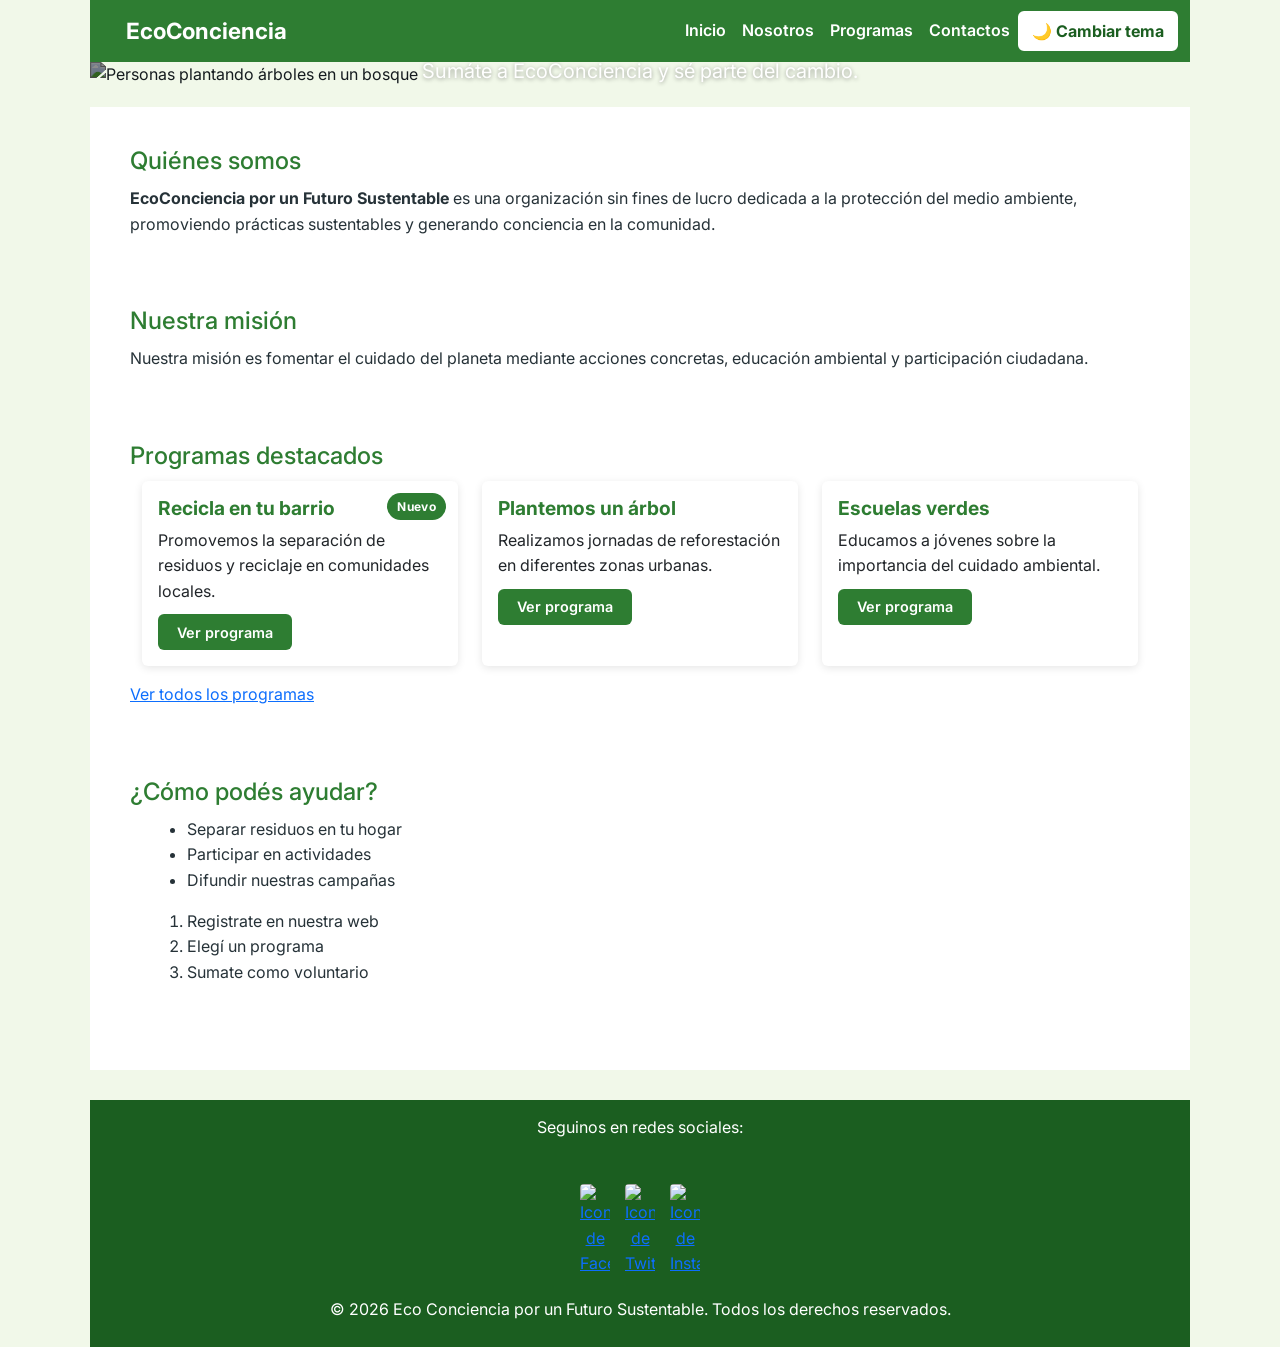
==== commit 1d232a8a: "cambios varios" ====
--- a/Index.html
+++ b/Index.html
@@ -28,12 +28,12 @@
                         <li class="nav-item"><a class="nav-link" href="programas.html">Programas</a></li>
                         <li class="nav-item"><a class="nav-link" href="contactos.html">Contactos</a></li>
                     </ul>
+                    <button id="btnTema" class="btn btn-outline-success">
+                    🌙 Cambiar tema
+                    </button>
                 </div>
             </div>
         </nav>
-        <button id="btnTema" class="btn btn-outline-success">
-    🌙 Cambiar tema
-</button>
     </header>
 
     <div class="hero-banner">
@@ -136,25 +136,7 @@
 
     <script src="https://cdn.jsdelivr.net/npm/bootstrap@5.3.3/dist/js/bootstrap.bundle.min.js"></script>
 
-        <footer>
-            <div class="footer-section">
-                <ul>
-                    <li><a href="#">Inicio</a></li>
-                    <li><a href="#">Servicios</a></li>
-                    <li><a href="#">Proyectos</a></li>
-                </ul>
-            </div>
-            <div>
-                <p>siguenos en redes sociales:</p>
-                <a href="#"><img src="https://cdn-icons-png.flaticon.com/512/733/733547.png" alt="Icono de Facebook" width="30"></a>
-                <a href="#"><img src="https://cdn-icons-png.flaticon.com/512/733/733579.png" alt="Icono de Twitter" width="30"></a>
-                <a href="#"><img src="https://cdn-icons-png.flaticon.com/512/733/733558.png" alt="Icono de Instagram" width="30"></a>
-            </div>
-            <div class="footer-section">
-                <p>&copy; 2026 Eco Conciencia por un Futuro Sustentable. Todos los derechos reservados.</p>
-            </div>
-       </footer>
-       <script src="js/tema.js"></script>
-</body>
+    <script src="js/tema.js"></script>
+    </body>
 
 </html>
--- a/css/estilos.css
+++ b/css/estilos.css
@@ -30,6 +30,15 @@
   line-height: 1.6;
   max-width: 1100px;
   margin: 0 auto;
+  transition: background-color 0.3s ease, color 0.3s ease;
+}
+
+body main,
+body .card,
+body input,
+body select,
+body textarea {
+  transition: background-color 0.3s ease, color 0.3s ease, border-color 0.3s ease;
 }
 
 /* ========================= */
@@ -496,6 +505,21 @@
   transform: translateY(-2px);
 }
 
+#btnTema {
+  background-color: var(--blanco);
+  color: var(--verde-oscuro);
+  border: 2px solid var(--blanco);
+  font-weight: 700;
+  border-radius: 6px;
+  transition: background-color 0.25s ease, color 0.25s ease, transform 0.2s ease;
+}
+
+#btnTema:hover {
+  background-color: var(--verde-oscuro);
+  color: var(--blanco);
+  transform: translateY(-2px);
+}
+
 .btn-primary-ong {
   background-color: var(--verde-principal);
   color: var(--blanco);
@@ -599,4 +623,4 @@
 
 body.modo-oscuro ::placeholder{
   color: #aaa;
-}+}
